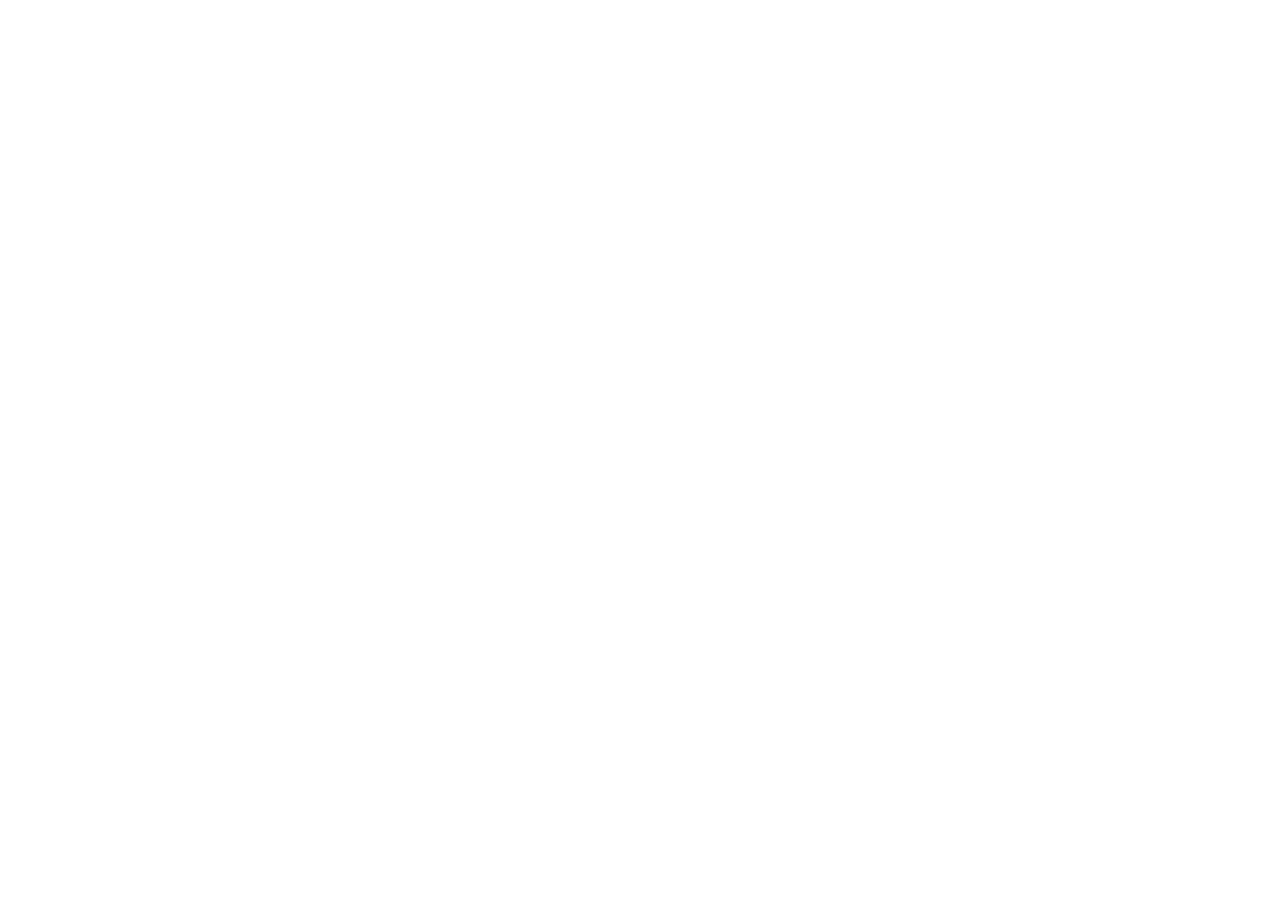
==== pesto-pasta.html @ c69a6f06 "add : index.html and recipe pages boilerplate" ====
<!DOCTYPE html>
<html lang="en">
<head>
    <meta charset="UTF-8">
    <meta name="viewport" content="width=device-width, initial-scale=1.0">
    <title>Pesto Pasta</title>
</head>
<body>
    
</body>
</html>
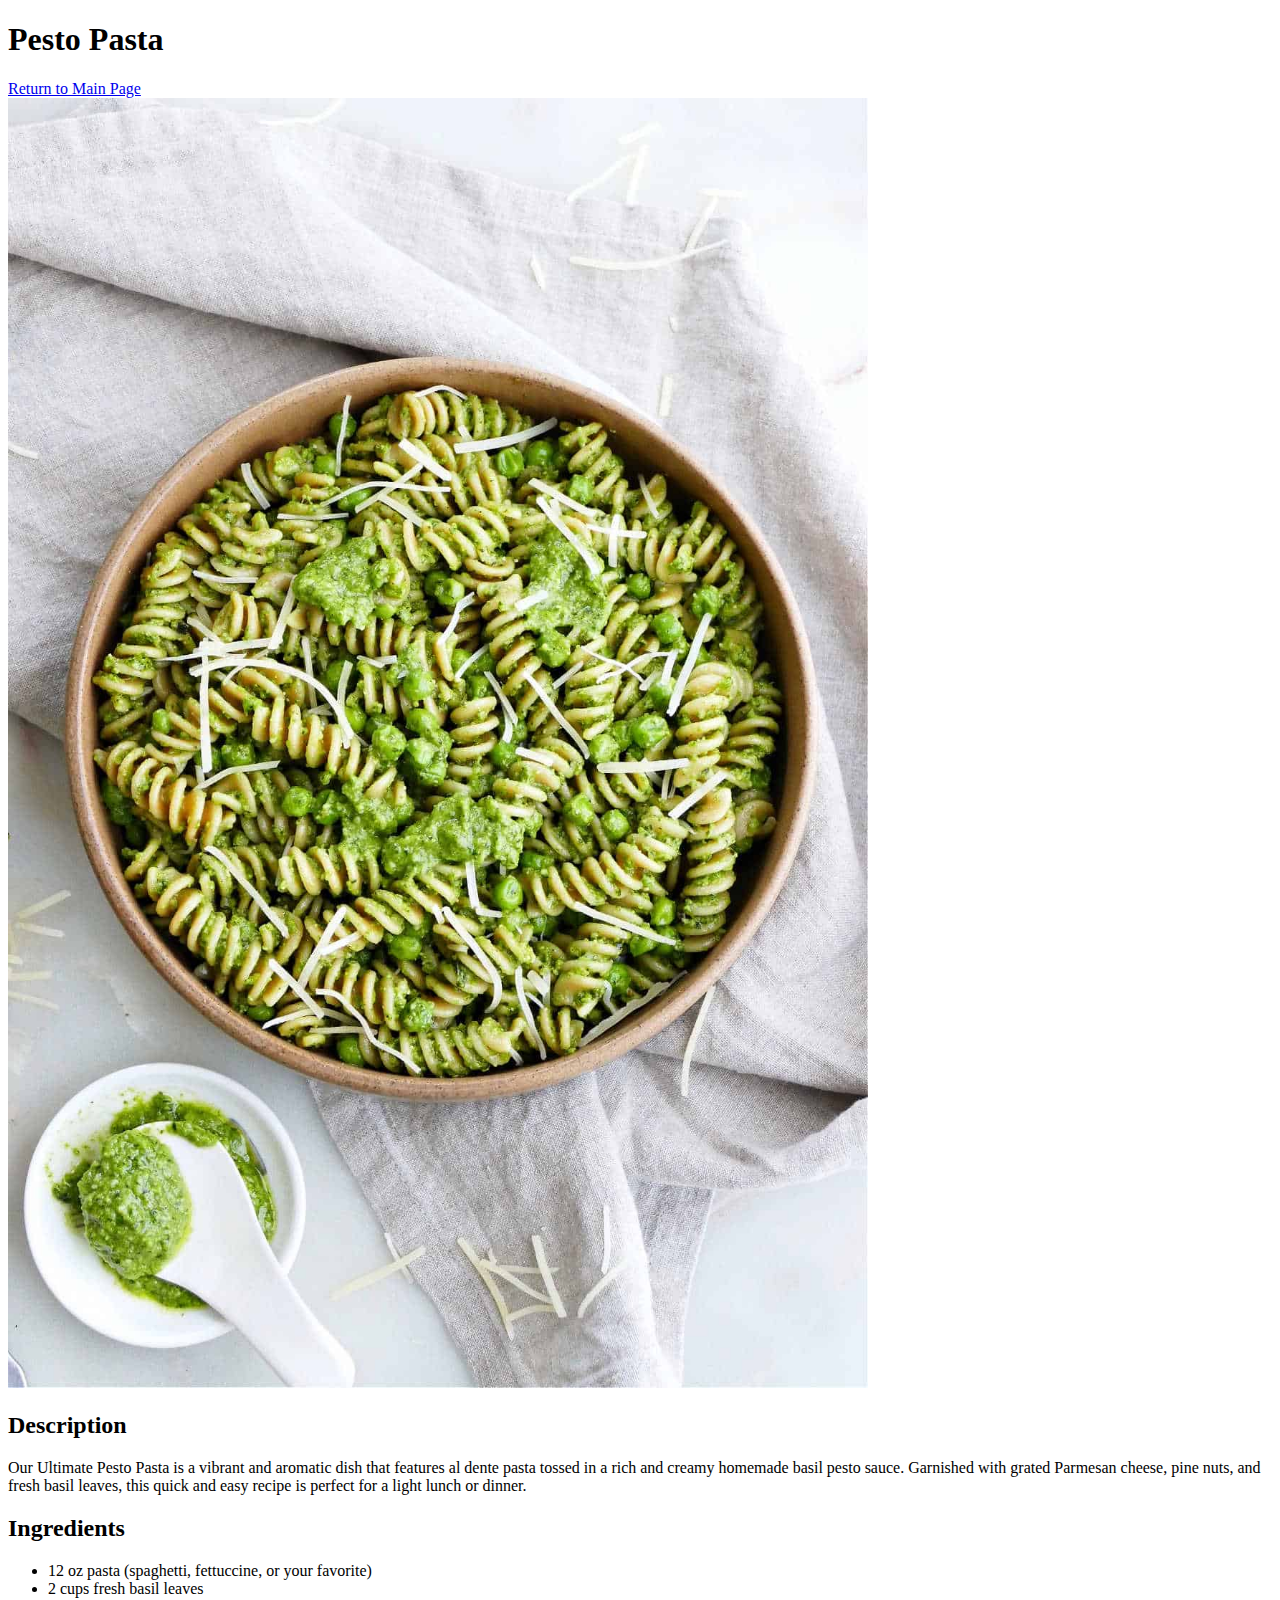
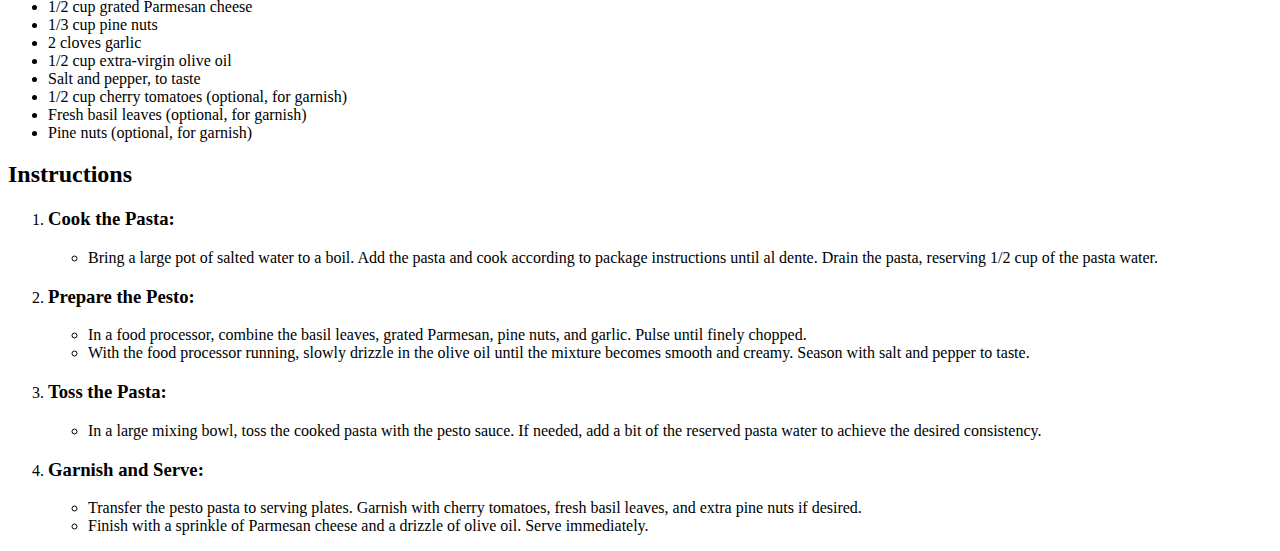
==== commit 56ee5213: "update : pesto pasta recipe" ====
--- a/pesto-pasta.html
+++ b/pesto-pasta.html
@@ -6,6 +6,59 @@
     <title>Pesto Pasta</title>
 </head>
 <body>
-    
+    <h1>Pesto Pasta</h1>
+    <div>
+        <a href="./index.html">Return to Main Page</a>
+    </div>
+    <img src="./images/pesto-pasta.jpg" alt="Pesto Pasta" width="860px">
+    <h2>Description</h2>
+    <p>Our Ultimate Pesto Pasta is a vibrant and aromatic dish that features 
+        al dente pasta tossed in a rich and creamy homemade basil pesto sauce. 
+        Garnished with grated Parmesan cheese, pine nuts, and fresh basil leaves, 
+        this quick and easy recipe is perfect for a light lunch or dinner.
+    </p>
+    <h2>Ingredients</h2>
+    <ul>
+        <li>12 oz pasta (spaghetti, fettuccine, or your favorite)</li>
+        <li>2 cups fresh basil leaves</li>
+        <li>1/2 cup grated Parmesan cheese</li>
+        <li>1/3 cup pine nuts</li>
+        <li>2 cloves garlic</li>
+        <li>1/2 cup extra-virgin olive oil</li>
+        <li>Salt and pepper, to taste</li>
+        <li>1/2 cup cherry tomatoes (optional, for garnish)</li>
+        <li>Fresh basil leaves (optional, for garnish)</li>
+        <li>Pine nuts (optional, for garnish)</li>
+    </ul>
+
+    <h2>Instructions</h2>
+    <ol>
+        <li>
+            <h3>Cook the Pasta:</h3>
+            <ul>
+                <li>Bring a large pot of salted water to a boil. Add the pasta and cook according to package instructions until al dente. Drain the pasta, reserving 1/2 cup of the pasta water.</li>
+            </ul>
+        </li>
+        <li>
+            <h3>Prepare the Pesto:</h3>
+            <ul>
+                <li>In a food processor, combine the basil leaves, grated Parmesan, pine nuts, and garlic. Pulse until finely chopped.</li>
+                <li>With the food processor running, slowly drizzle in the olive oil until the mixture becomes smooth and creamy. Season with salt and pepper to taste.</li>
+            </ul>
+        </li>
+        <li>
+            <h3>Toss the Pasta:</h3>
+            <ul>
+                <li>In a large mixing bowl, toss the cooked pasta with the pesto sauce. If needed, add a bit of the reserved pasta water to achieve the desired consistency.</li>
+            </ul>
+        </li>
+        <li>
+            <h3>Garnish and Serve:</h3>
+            <ul>
+                <li>Transfer the pesto pasta to serving plates. Garnish with cherry tomatoes, fresh basil leaves, and extra pine nuts if desired.</li>
+                <li>Finish with a sprinkle of Parmesan cheese and a drizzle of olive oil. Serve immediately.</li>
+            </ul>
+        </li>
+    </ol>
 </body>
-</html>+</html>
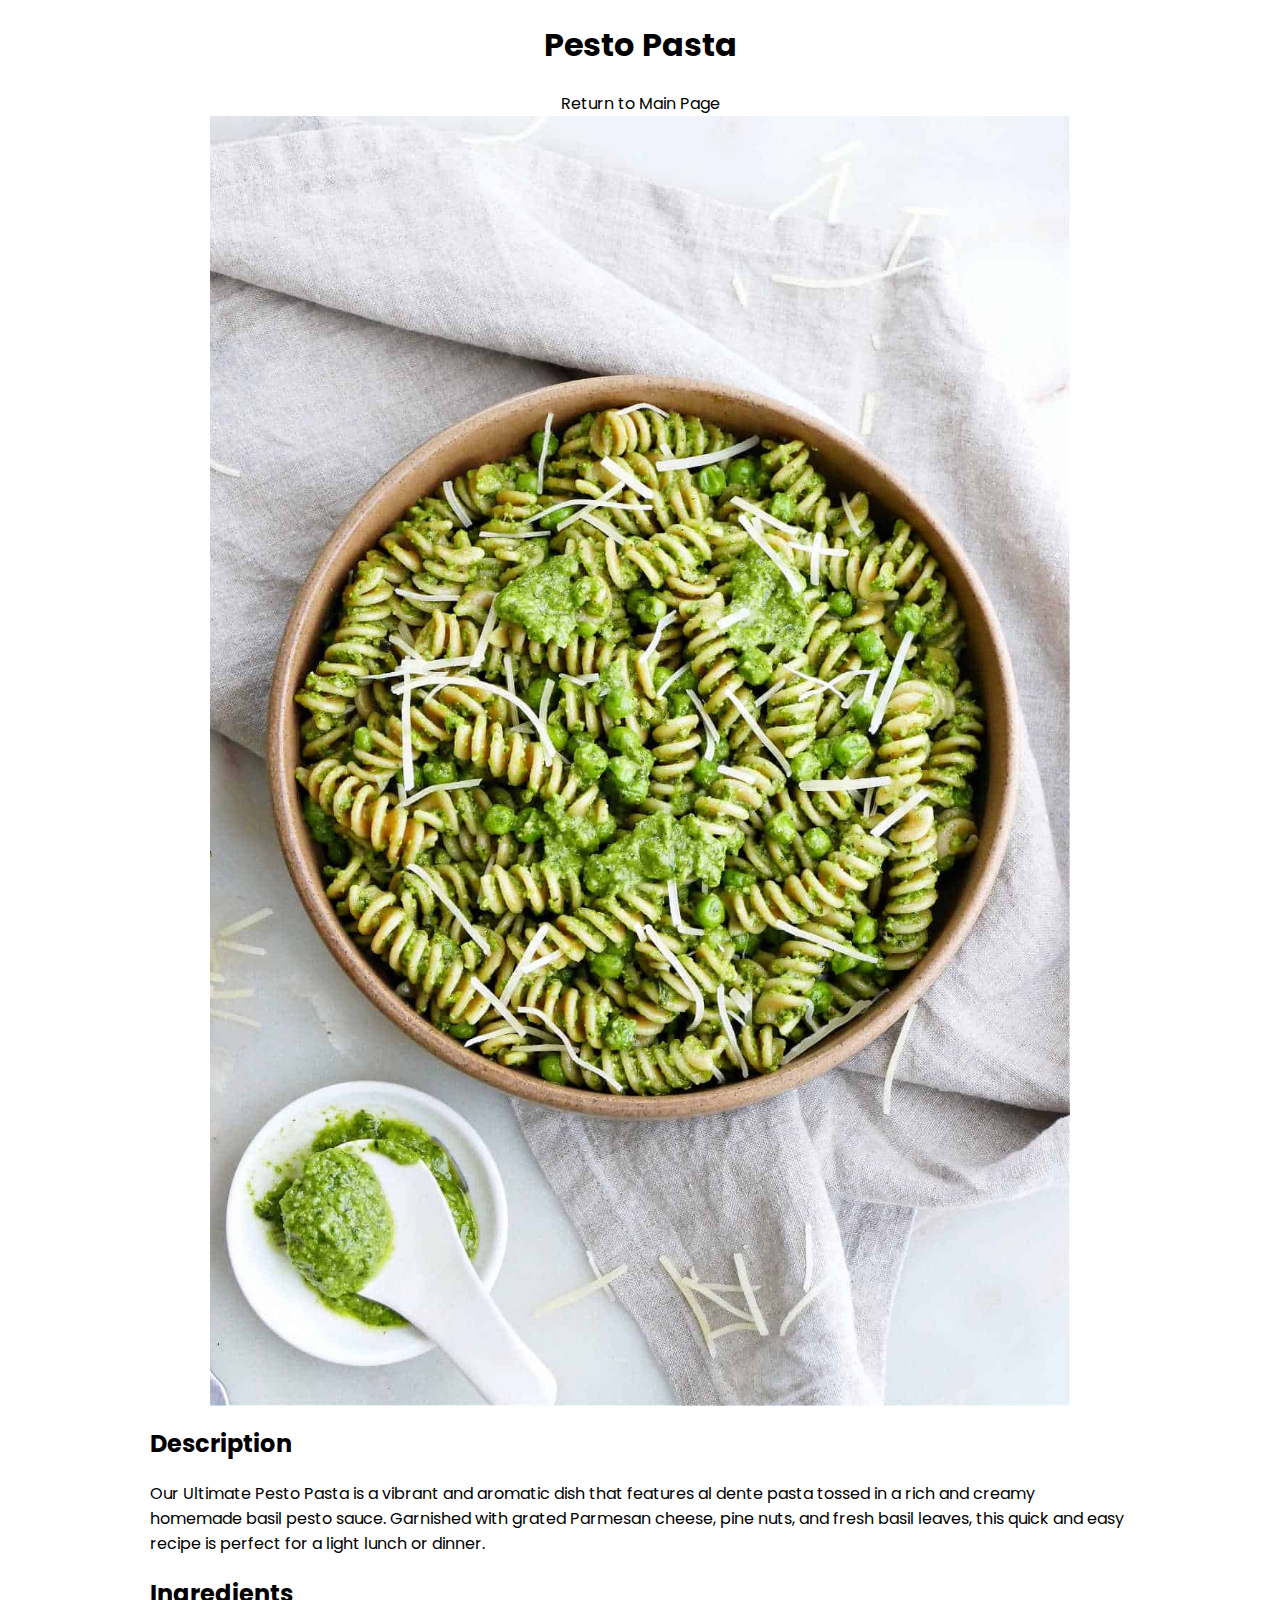
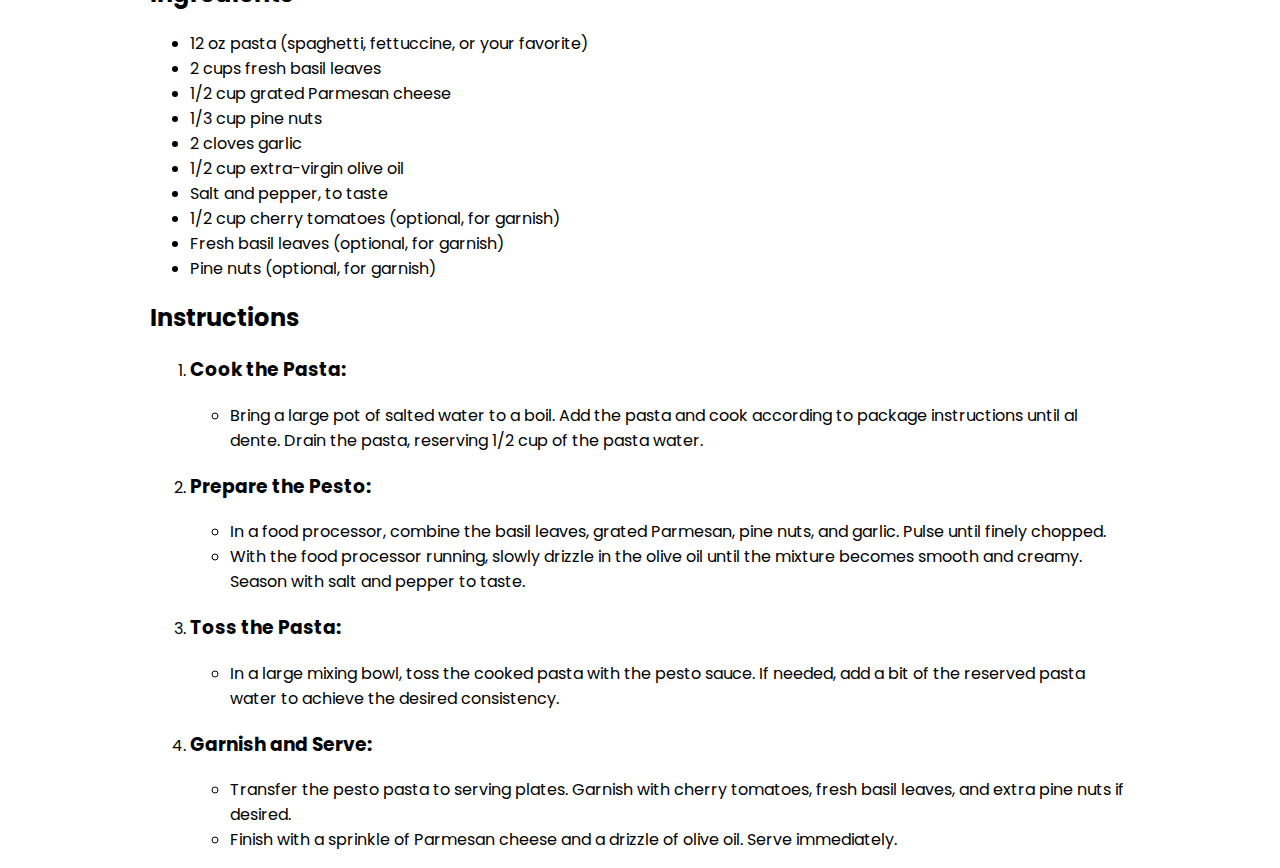
==== commit 4a267107: "update: basic styling for recipe page" ====
--- a/pesto-pasta.html
+++ b/pesto-pasta.html
@@ -3,62 +3,63 @@
 <head>
     <meta charset="UTF-8">
     <meta name="viewport" content="width=device-width, initial-scale=1.0">
+    <link rel="stylesheet" href="styles/recipe-style.css">
     <title>Pesto Pasta</title>
 </head>
 <body>
-    <h1>Pesto Pasta</h1>
-    <div>
+    <div class="container">
+        <h1 class="recipe-heading">Pesto Pasta</h1>
         <a href="./index.html">Return to Main Page</a>
+        <img src="./images/pesto-pasta.jpg" alt="Pesto Pasta" width="860px">
+        <h2>Description</h2>
+        <p>Our Ultimate Pesto Pasta is a vibrant and aromatic dish that features 
+            al dente pasta tossed in a rich and creamy homemade basil pesto sauce. 
+            Garnished with grated Parmesan cheese, pine nuts, and fresh basil leaves, 
+            this quick and easy recipe is perfect for a light lunch or dinner.
+        </p>
+        <h2>Ingredients</h2>
+        <ul>
+            <li>12 oz pasta (spaghetti, fettuccine, or your favorite)</li>
+            <li>2 cups fresh basil leaves</li>
+            <li>1/2 cup grated Parmesan cheese</li>
+            <li>1/3 cup pine nuts</li>
+            <li>2 cloves garlic</li>
+            <li>1/2 cup extra-virgin olive oil</li>
+            <li>Salt and pepper, to taste</li>
+            <li>1/2 cup cherry tomatoes (optional, for garnish)</li>
+            <li>Fresh basil leaves (optional, for garnish)</li>
+            <li>Pine nuts (optional, for garnish)</li>
+        </ul>
+    
+        <h2>Instructions</h2>
+        <ol>
+            <li>
+                <h3>Cook the Pasta:</h3>
+                <ul>
+                    <li>Bring a large pot of salted water to a boil. Add the pasta and cook according to package instructions until al dente. Drain the pasta, reserving 1/2 cup of the pasta water.</li>
+                </ul>
+            </li>
+            <li>
+                <h3>Prepare the Pesto:</h3>
+                <ul>
+                    <li>In a food processor, combine the basil leaves, grated Parmesan, pine nuts, and garlic. Pulse until finely chopped.</li>
+                    <li>With the food processor running, slowly drizzle in the olive oil until the mixture becomes smooth and creamy. Season with salt and pepper to taste.</li>
+                </ul>
+            </li>
+            <li>
+                <h3>Toss the Pasta:</h3>
+                <ul>
+                    <li>In a large mixing bowl, toss the cooked pasta with the pesto sauce. If needed, add a bit of the reserved pasta water to achieve the desired consistency.</li>
+                </ul>
+            </li>
+            <li>
+                <h3>Garnish and Serve:</h3>
+                <ul>
+                    <li>Transfer the pesto pasta to serving plates. Garnish with cherry tomatoes, fresh basil leaves, and extra pine nuts if desired.</li>
+                    <li>Finish with a sprinkle of Parmesan cheese and a drizzle of olive oil. Serve immediately.</li>
+                </ul>
+            </li>
+        </ol>
     </div>
-    <img src="./images/pesto-pasta.jpg" alt="Pesto Pasta" width="860px">
-    <h2>Description</h2>
-    <p>Our Ultimate Pesto Pasta is a vibrant and aromatic dish that features 
-        al dente pasta tossed in a rich and creamy homemade basil pesto sauce. 
-        Garnished with grated Parmesan cheese, pine nuts, and fresh basil leaves, 
-        this quick and easy recipe is perfect for a light lunch or dinner.
-    </p>
-    <h2>Ingredients</h2>
-    <ul>
-        <li>12 oz pasta (spaghetti, fettuccine, or your favorite)</li>
-        <li>2 cups fresh basil leaves</li>
-        <li>1/2 cup grated Parmesan cheese</li>
-        <li>1/3 cup pine nuts</li>
-        <li>2 cloves garlic</li>
-        <li>1/2 cup extra-virgin olive oil</li>
-        <li>Salt and pepper, to taste</li>
-        <li>1/2 cup cherry tomatoes (optional, for garnish)</li>
-        <li>Fresh basil leaves (optional, for garnish)</li>
-        <li>Pine nuts (optional, for garnish)</li>
-    </ul>
-
-    <h2>Instructions</h2>
-    <ol>
-        <li>
-            <h3>Cook the Pasta:</h3>
-            <ul>
-                <li>Bring a large pot of salted water to a boil. Add the pasta and cook according to package instructions until al dente. Drain the pasta, reserving 1/2 cup of the pasta water.</li>
-            </ul>
-        </li>
-        <li>
-            <h3>Prepare the Pesto:</h3>
-            <ul>
-                <li>In a food processor, combine the basil leaves, grated Parmesan, pine nuts, and garlic. Pulse until finely chopped.</li>
-                <li>With the food processor running, slowly drizzle in the olive oil until the mixture becomes smooth and creamy. Season with salt and pepper to taste.</li>
-            </ul>
-        </li>
-        <li>
-            <h3>Toss the Pasta:</h3>
-            <ul>
-                <li>In a large mixing bowl, toss the cooked pasta with the pesto sauce. If needed, add a bit of the reserved pasta water to achieve the desired consistency.</li>
-            </ul>
-        </li>
-        <li>
-            <h3>Garnish and Serve:</h3>
-            <ul>
-                <li>Transfer the pesto pasta to serving plates. Garnish with cherry tomatoes, fresh basil leaves, and extra pine nuts if desired.</li>
-                <li>Finish with a sprinkle of Parmesan cheese and a drizzle of olive oil. Serve immediately.</li>
-            </ul>
-        </li>
-    </ol>
 </body>
 </html>
--- a/styles/recipe-style.css
+++ b/styles/recipe-style.css
@@ -0,0 +1,30 @@
+@import url('https://fonts.googleapis.com/css2?family=Poppins:ital,wght@0,100;0,200;0,300;0,400;0,500;0,600;0,700;0,800;0,900;1,100;1,200;1,300;1,400;1,500;1,600;1,700;1,800;1,900&display=swap');
+
+* {
+    font-family: "Poppins", sans-serif;
+}
+
+a {
+    display: block;
+    text-decoration: none;
+    color: black;
+    text-align: center;
+}
+
+a:hover {
+    text-decoration: underline;
+}
+
+img {
+    display: block;
+    margin: 0 auto;
+}
+
+.container {
+    width: 980px;
+    margin: 0 auto;
+}
+
+.recipe-heading {
+    text-align: center;
+}